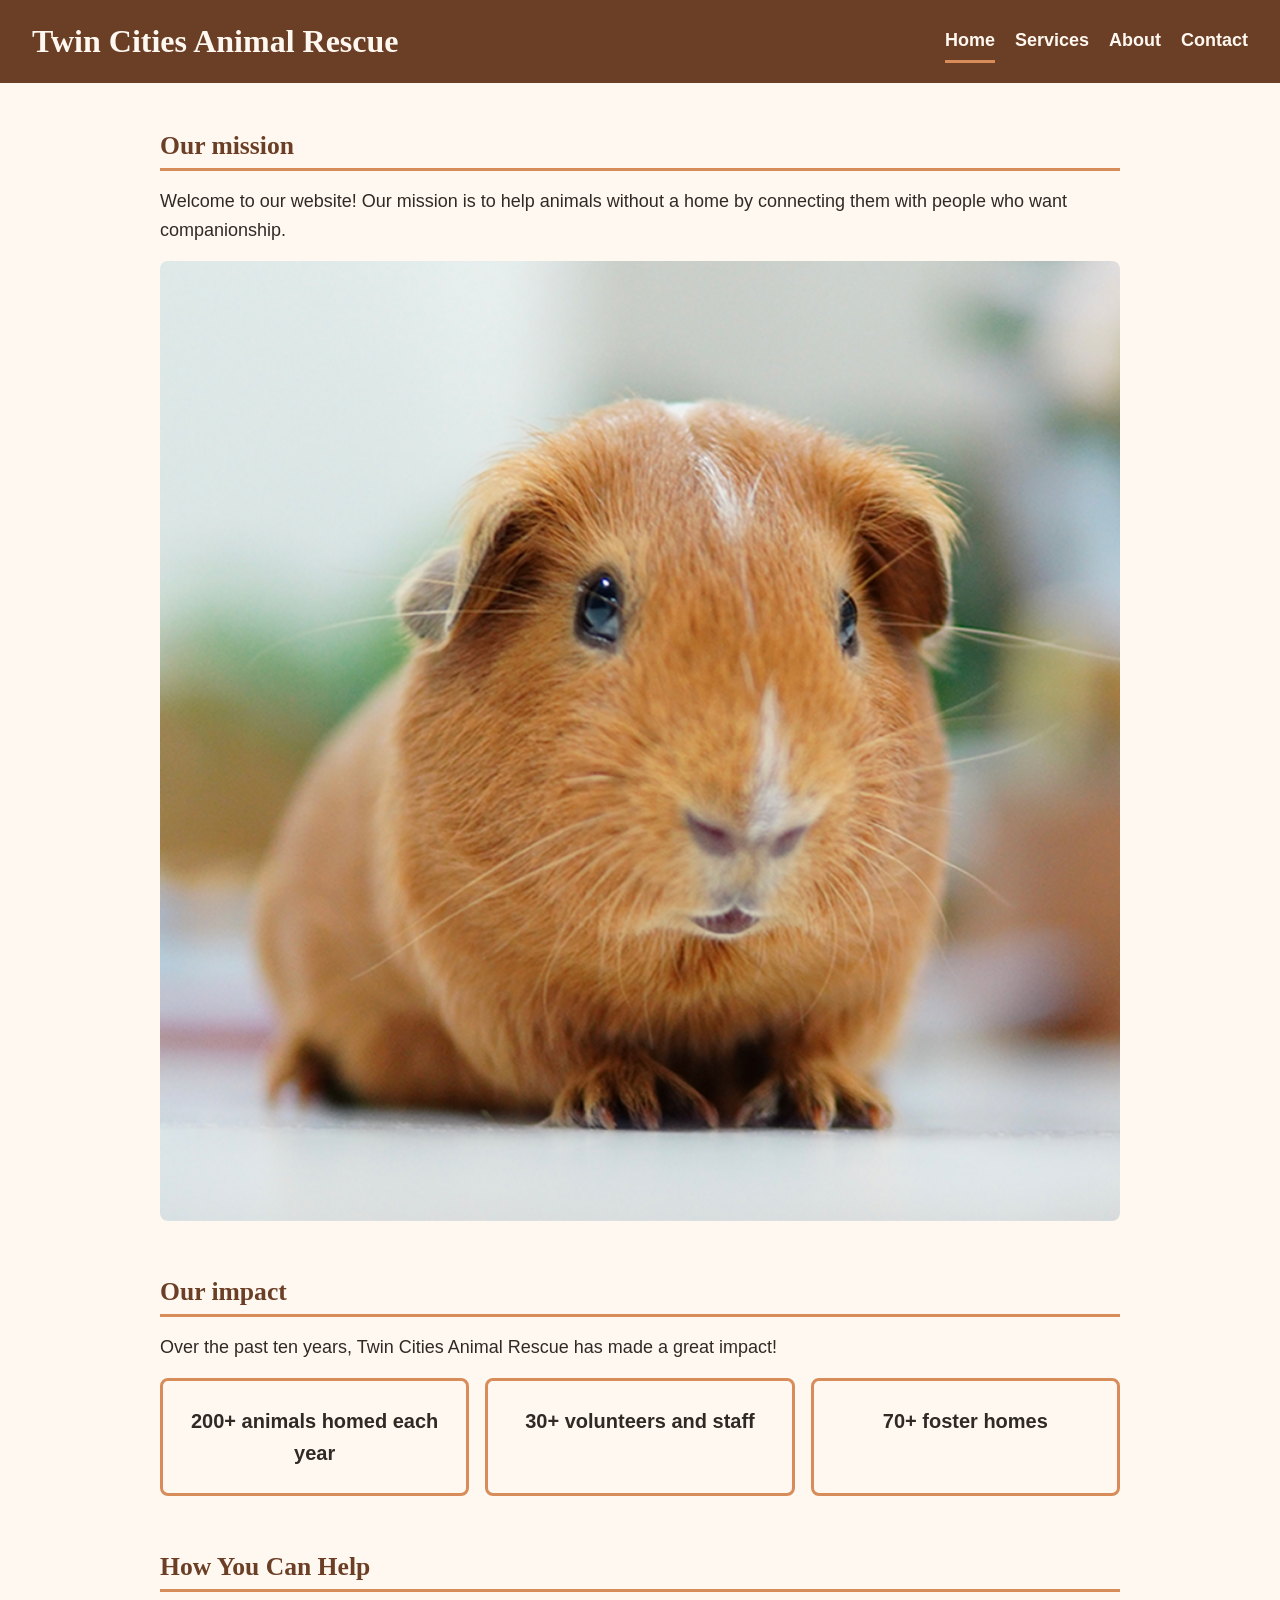
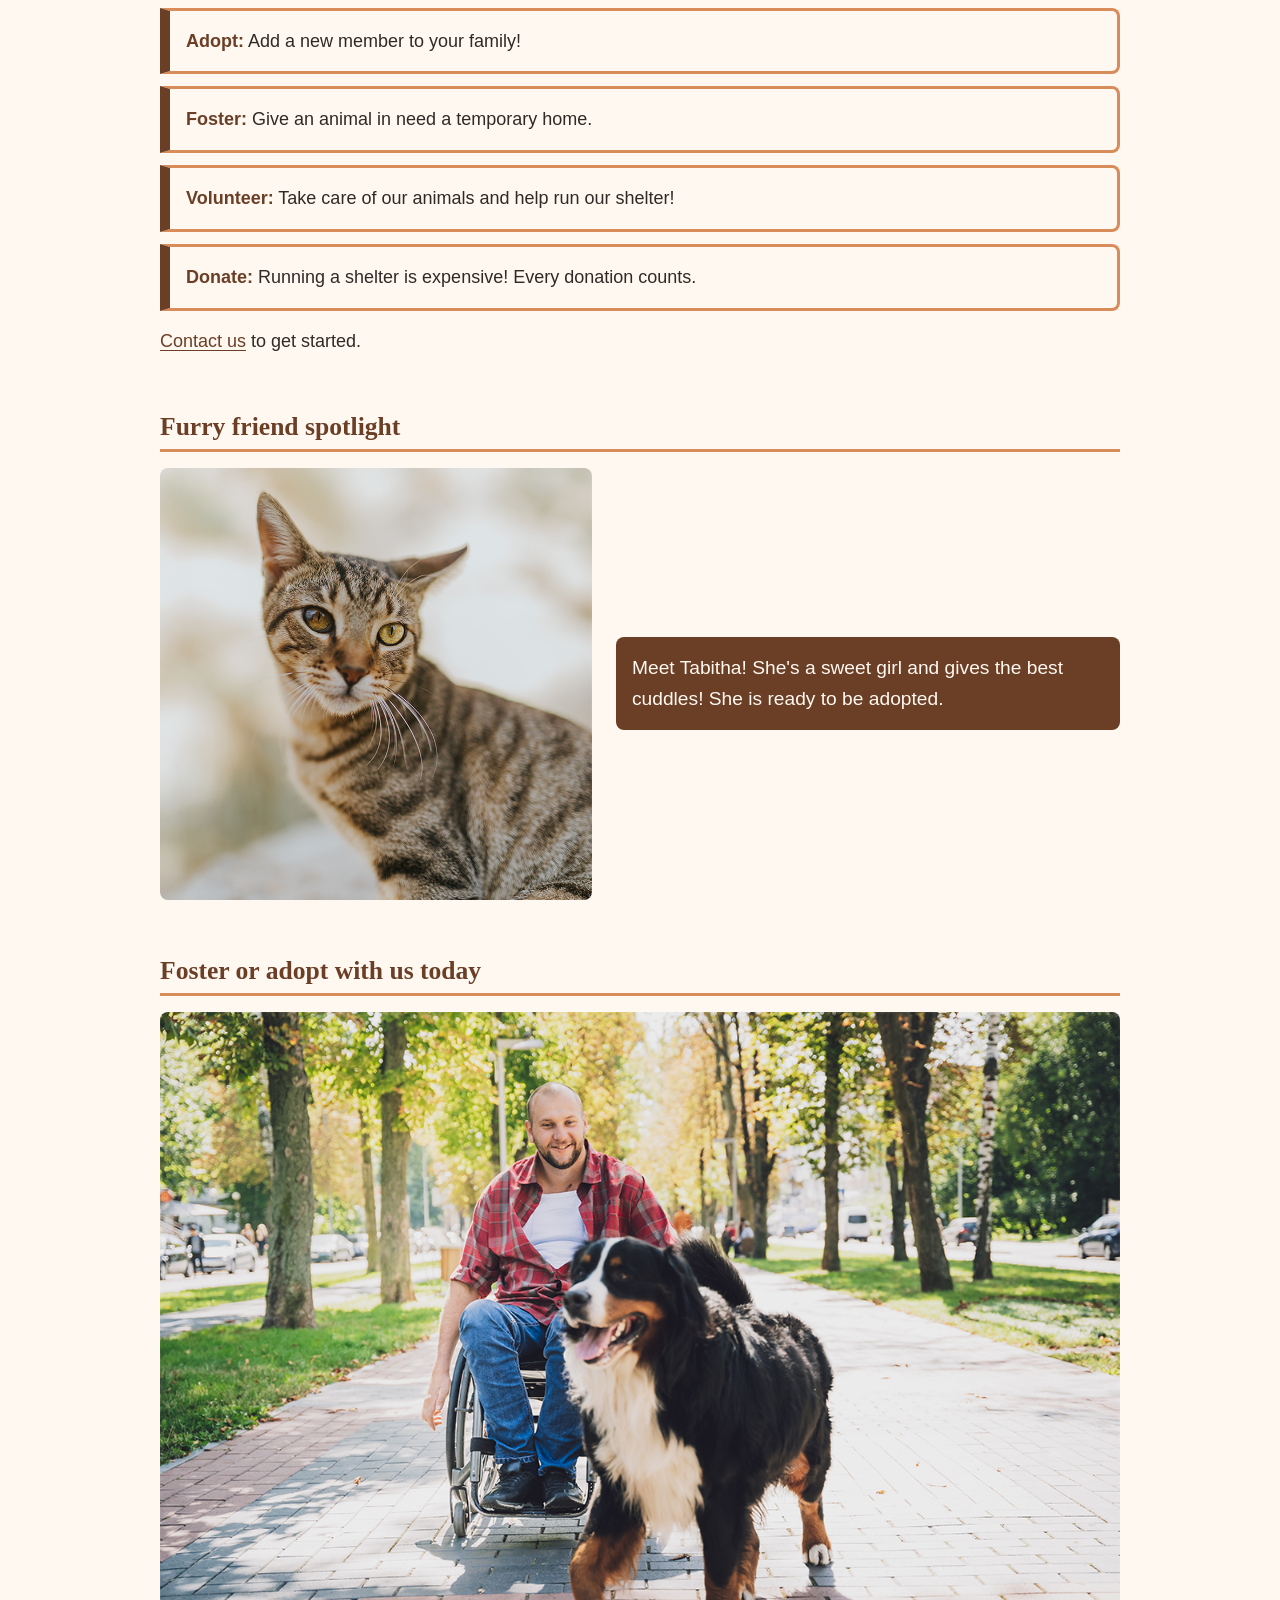
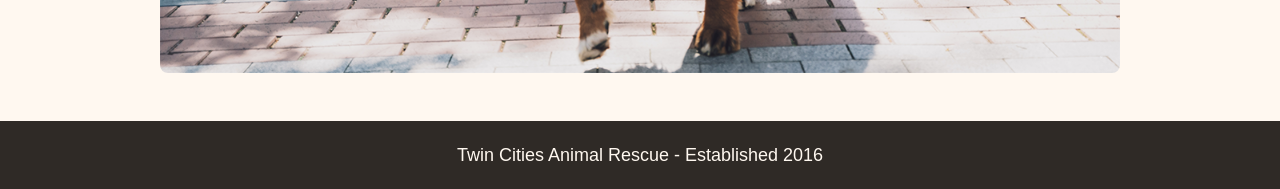
==== index.html @ e2b4241c "add files" ====
<!DOCTYPE html>
<html lang="en">
<head>
  <meta charset="UTF-8">
  <meta name="viewport" content="width=device-width, initial-scale=1">
  <title>Home | Twin Cities Animal Rescue</title>
  <link rel="stylesheet" href="styles.css">
</head>
<body>
  <a href="#main-content">Skip to main content</a>
  <header>
    <h1>Twin Cities Animal Rescue</h1>
    <nav aria-label="Primary">
      <ul>
        <li><a href="index.html" aria-current="page">Home</a></li>
        <li><a href="services.html">Services</a></li>
        <li><a href="about.html">About</a></li>
        <li><a href="contact.html">Contact</a></li>
      </ul>
    </nav>
  </header>

  <main id="main-content">
    <section>
      <h2>Our mission</h2>
      <p>Welcome to our website! Our mission is to help animals without a home by connecting them with people who want companionship.</p>
      <img src="rescue-pet_c.png" alt="Orange hamster looking at the camera">
    </section>

    <section class="impact">
      <h2>Our impact</h2>
      <p>Over the past ten years, Twin Cities Animal Rescue has made a great impact!</p>
      <ul>
        <li>200+ animals homed each year</li>
        <li>30+ volunteers and staff</li>
        <li>70+ foster homes</li>
      </ul>
    </section>

    <section class="longer-cards">
      <h2>How You Can Help</h2>
      <ul>
        <li><strong>Adopt:</strong> Add a new member to your family!</li>
        <li><strong>Foster:</strong> Give an animal in need a temporary home.</li>
        <li><strong>Volunteer:</strong> Take care of our animals and help run our shelter!</li>
        <li><strong>Donate:</strong> Running a shelter is expensive! Every donation counts.</li>
      </ul>
      <p><a href="contact.html">Contact us</a> to get started.</p>
    </section>

    <section>
      <h2>Furry friend spotlight</h2>
      <figure>
        <img src="rescue-pet-spotlight_c.png" alt="Striped cat looking at the camera">
        <figcaption>Meet Tabitha! She's a sweet girl and gives the best cuddles! She is ready to be adopted.</figcaption>
      </figure>
    </section>

    <section>
      <h2>Foster or adopt with us today</h2>
      
      <picture>
        <source srcset="rescue-feature-small_c.png" media="(max-width: 800px)">
        <source srcset="rescue-feature-large_c.png" media="(min-width: 801px)">
        <img src="rescue-feature-large_c.png" alt="Man on wheelchair behind happy dog">
      </picture>
    </section>
  </main>

  <footer>
    <p>Twin Cities Animal Rescue - Established 2016</p>
  </footer>
</body>
</html>
---- styles.css ----
:root {
  --cream: #FFF8F0;
  --brown: #6B3E26;
  --peach: #D88C5A;
  --charcoal: #2F2A26;
  --gap: 1.5rem;
}

* {
  box-sizing: border-box;
}

body {
  margin: 0;
  display: flex;
  flex-direction: column;
  background: var(--cream);
  color: var(--charcoal);
  font-family: "Helvetica Neue", Helvetica, Arial, sans-serif;
  font-size: 1.125rem;
  line-height: 1.6;
}

h1, h2 {
  font-family: Georgia, "Times New Roman", Times, serif;
  line-height: 1.2;
  margin: 0;
}

img {
  display: block; 
  max-width: 100%; 
  height: auto;
  border-radius: 8px;
}

a {
  color: var(--brown); text-underline-offset: 3px; 
}
a:hover {
  color: var(--charcoal);
}
a:focus-visible {
  outline: 3px solid var(--peach); outline-offset: 3px;
}

/* skip link */
a[href="#main-content"] {
  position: absolute;
  left: 0.5rem;
  top: -4rem;
  padding: 0.5rem 1rem;
  background: var(--charcoal);
  color: var(--cream);
}
a[href="#main-content"]:focus {
  top: 0.5rem;
}

/* -------- header -------- */
header {
  display: flex;
  flex-direction: column;
  gap: 1rem;
  padding: 1.25rem 1rem;
  background: var(--brown);
  color: var(--cream);
}

header h1 { 
  font-size: 1.75rem;
}

nav ul {
  display: flex;
  flex-wrap: wrap;
  gap: 0.5rem 1.25rem;
  margin: 0;
  padding: 0;
  list-style: none;
}

nav a {
  display: block;
  padding: 0.35rem 0;
  color: var(--cream);
  text-decoration: none;
  font-weight: 600;
  border-bottom: 3px solid transparent;
}
nav a:hover { 
  border-bottom-color: var(--peach); color: var(--cream);
}
nav a[aria-current="page"] {
  border-bottom-color: var(--peach);
}
nav a:focus-visible {
  outline-color: var(--cream);
}

/* -------- main -------- */
main {
  flex: 1;
  display: flex;
  flex-direction: column;
  gap: 2.5rem;
  width: 100%;
  max-width: 64rem;
  margin: 0 auto;
  padding: 2rem 1rem;
}

section {
  display: flex;
  flex-direction: column;
  gap: 1rem;
}

section h2 {
  font-size: 1.6rem;
  color: var(--brown);
  padding-bottom: 0.4rem;
  border-bottom: 3px solid var(--peach);
}

p, ul {
  margin: 0;
}

/* --- our impact --- */
.impact ul {
  display: flex;
  flex-direction: column;
  gap: 1rem;
  padding: 0;
  list-style: none;
}
.impact li {
  font-weight: 600;
  padding: 1rem;
  border: 3px solid var(--peach);
  border-radius: 8px;
}

/* --- how you can help --- */
.longer-cards ul {
  display: flex;
  flex-direction: column;
  gap: 0.75rem;
  padding: 0;
  list-style: none;
}
.longer-cards li {
  padding: 1rem;
  border: 3px solid var(--peach);
  border-left: 10px solid var(--brown);
  border-radius: 0 8px 8px 0;
}
.longer-cards strong {
  color: var(--brown);
}

/* --- spotlight figure --- */
figure {
  display: flex;
  flex-direction: column;
  gap: 0.75rem;
  margin: 0;
}
figcaption {
  padding: 1rem;
  background: var(--brown);
  color: var(--cream);
  border-radius: 8px;
}

/* --- contact form --- */
form {
  display: flex;
  flex-direction: column;
  gap: 1.25rem;
  max-width: 36rem;
  padding: 1.25rem;
  border: 2px solid var(--peach);
  border-radius: 8px;
}

form p { max-width: none; }
form br { display: none; }

label {
  display: block;
  margin-bottom: 0.35rem;
  font-weight: 600;
  color: var(--brown);
}

input[type="text"],
input[type="email"],
select,
textarea {
  display: block;
  width: 100%;
  padding: 0.7rem 0.75rem;
  background: var(--cream);
  color: var(--charcoal);
  border: 2px solid var(--brown);
  border-radius: 6px;
  font: inherit;
}

input:focus,
select:focus,
textarea:focus,
button:focus {
  outline: 3px solid var(--peach);
  outline-offset: 2px;
}

/* checkboxes */
fieldset {
  display: flex;
  flex-direction: column;
  gap: 0.25rem;
  min-width: 0;
  margin: 0;
  padding: 0.75rem 1rem 1rem;
  border: 2px solid var(--brown);
  border-radius: 6px;
}

legend {
  font-weight: 600;
  color: var(--brown);
}

fieldset label {
  display: flex;
  align-items: center;
  gap: 0.6rem;
  font-weight: 400;
  color: var(--charcoal);
}

input[type="checkbox"] {
  width: 1.4rem;
  height: 1.4rem;
  accent-color: var(--brown);
}

/* submit */
button {
  padding: 0.5rem 1.5rem;
  background: var(--brown);
  color: var(--cream);
  border: 2px solid var(--brown);
  border-radius: 6px;
  font: inherit;
  font-weight: 700;
  cursor: pointer;
}
button:hover {
  background: var(--charcoal);
  border-color: var(--charcoal);
}

/* -------- footer -------- */
footer {
  padding: 1.25rem 1rem;
  background: var(--charcoal);
  color: var(--cream);
  text-align: center;
}

/* -------- larger screens -------- */
@media (min-width: 50em) {
  header {
    flex-direction: row;
    align-items: center;
    justify-content: space-between;
    padding: 1.25rem 2rem;
  }
  header h1 {
    font-size: 2rem;
  }

  main {
    padding: 3rem 2rem; gap: 3.5rem;
  }

  .impact ul {
    flex-direction: row;
  }
  .impact li {
    flex: 1;
    text-align: center;
    font-size: 1.25rem;
    padding: 1.5rem 1rem;
  }

  /* spotlight */
  figure {
    flex-direction: row;
    align-items: center;
    gap: var(--gap);
  }
  figure img {
    flex: 0 0 45%;
    max-width: 45%;
  }
  figcaption {
    font-size: 1.2rem;
  }

  form {
    padding: 2rem;
  }
  fieldset { /* checkboxes */
    flex-direction: row;
    flex-wrap: wrap;
    gap: 0.25rem 1.75rem;
  }
}
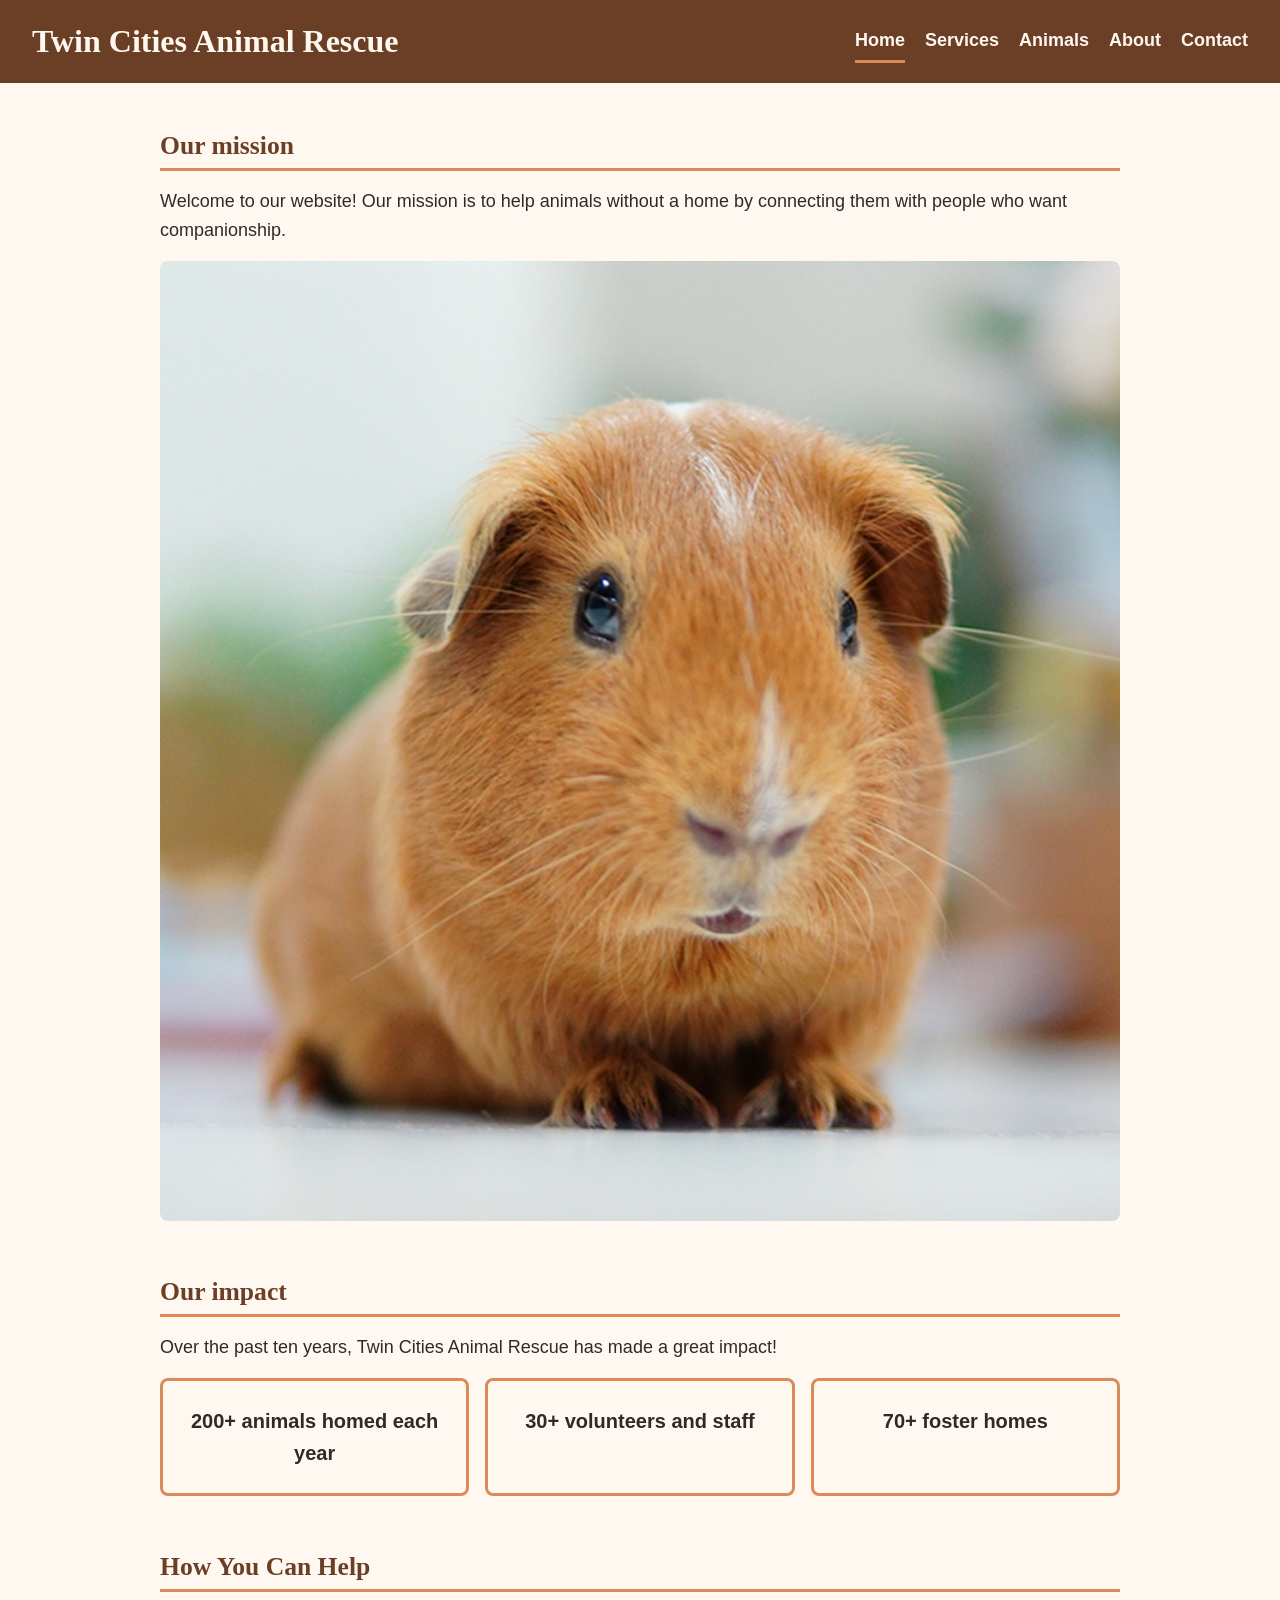
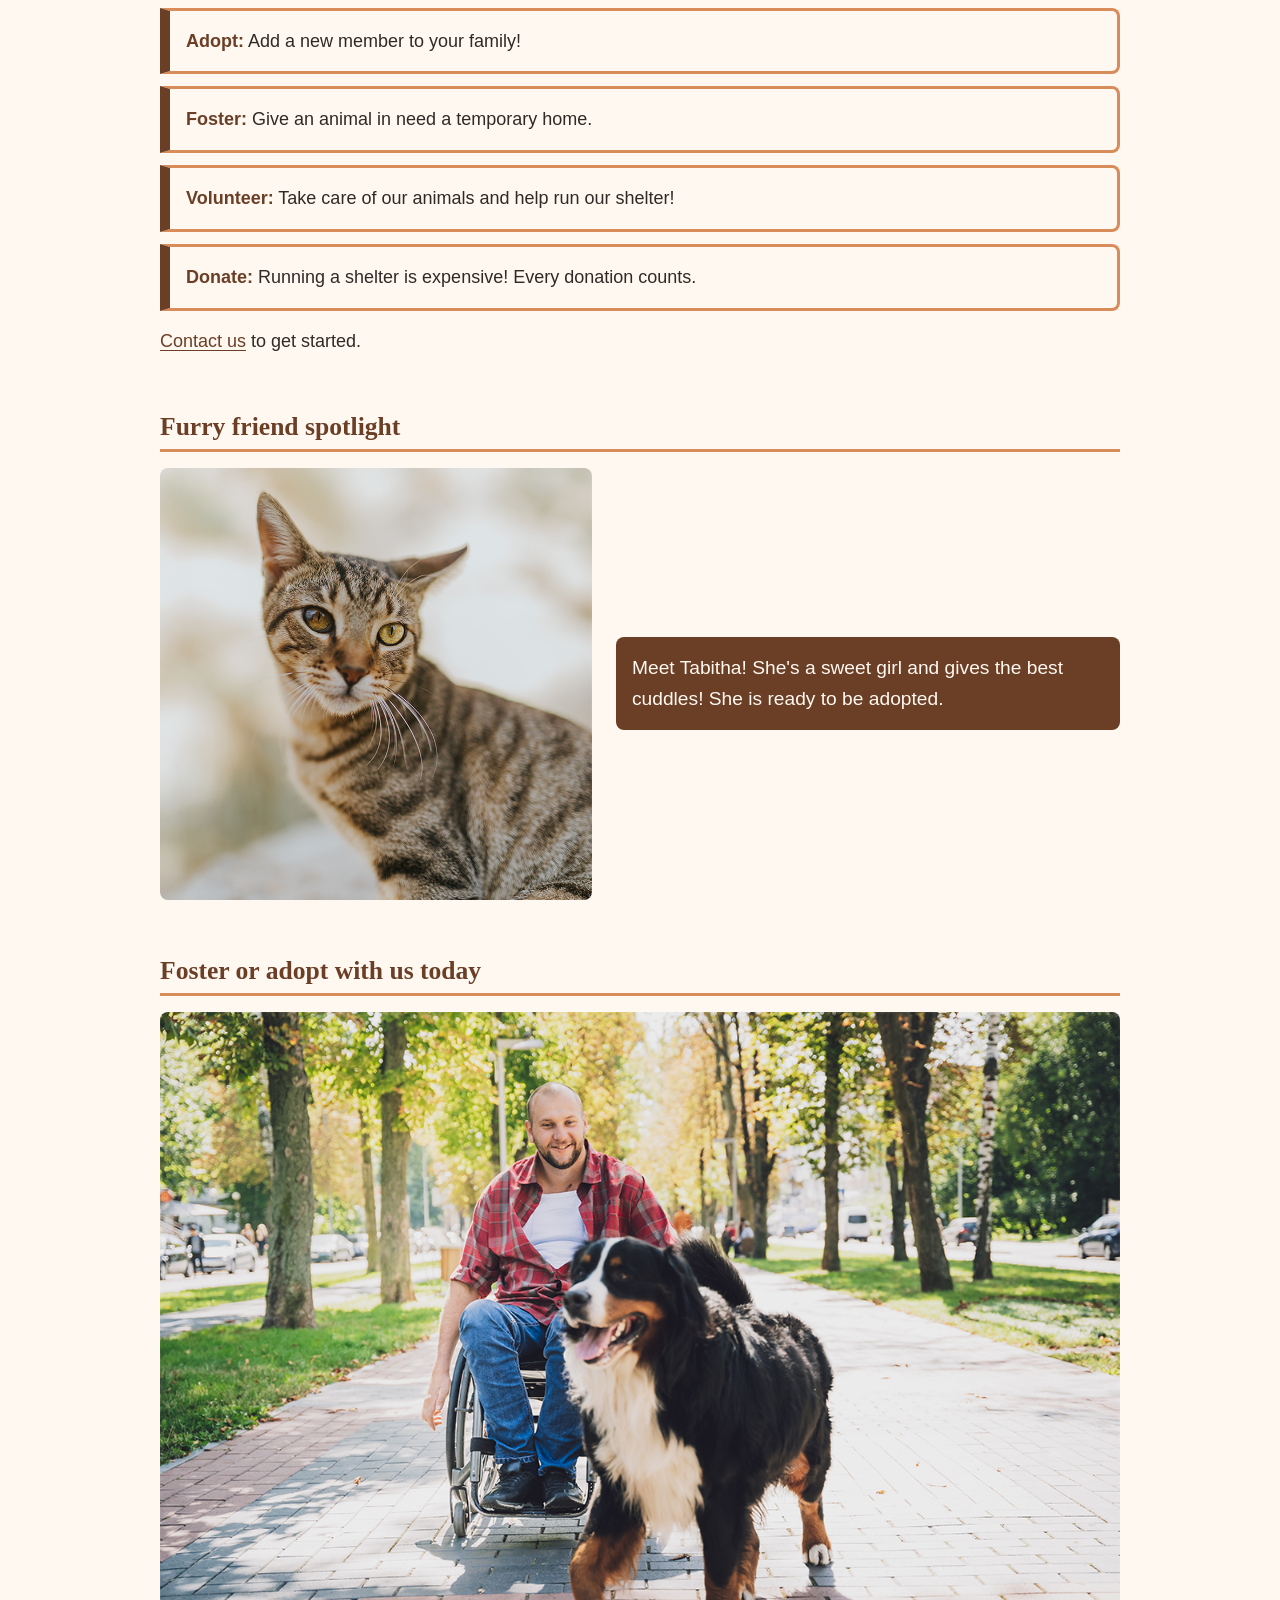
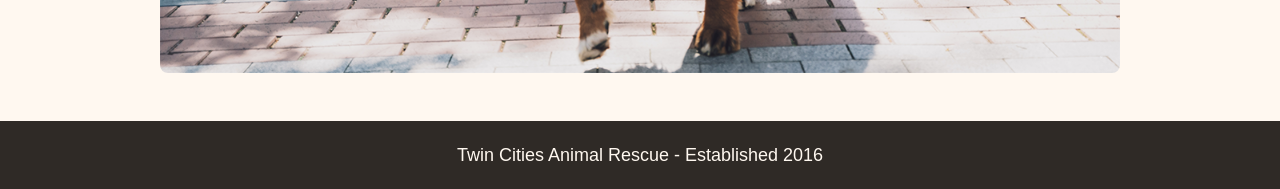
==== commit 6568c83a: "js updates" ====
--- a/index.html
+++ b/index.html
@@ -14,6 +14,7 @@
       <ul>
         <li><a href="index.html" aria-current="page">Home</a></li>
         <li><a href="services.html">Services</a></li>
+        <li><a href="animals.html">Animals</a></li>
         <li><a href="about.html">About</a></li>
         <li><a href="contact.html">Contact</a></li>
       </ul>
@@ -24,7 +25,7 @@
     <section>
       <h2>Our mission</h2>
       <p>Welcome to our website! Our mission is to help animals without a home by connecting them with people who want companionship.</p>
-      <img src="rescue-pet_c.png" alt="Orange hamster looking at the camera">
+      <img src="media/rescue-pet_c.png" alt="Orange hamster looking at the camera">
     </section>
 
     <section class="impact">
@@ -51,7 +52,7 @@
     <section>
       <h2>Furry friend spotlight</h2>
       <figure>
-        <img src="rescue-pet-spotlight_c.png" alt="Striped cat looking at the camera">
+        <img src="media/rescue-pet-spotlight_c.png" alt="Striped cat looking at the camera">
         <figcaption>Meet Tabitha! She's a sweet girl and gives the best cuddles! She is ready to be adopted.</figcaption>
       </figure>
     </section>
@@ -60,9 +61,9 @@
       <h2>Foster or adopt with us today</h2>
       
       <picture>
-        <source srcset="rescue-feature-small_c.png" media="(max-width: 800px)">
-        <source srcset="rescue-feature-large_c.png" media="(min-width: 801px)">
-        <img src="rescue-feature-large_c.png" alt="Man on wheelchair behind happy dog">
+        <source srcset="media/rescue-feature-small_c.png" media="(max-width: 800px)">
+        <source srcset="media/rescue-feature-large_c.png" media="(min-width: 801px)">
+        <img src="media/rescue-feature-large_c.png" alt="Man on wheelchair behind happy dog">
       </picture>
     </section>
   </main>
--- a/styles.css
+++ b/styles.css
@@ -21,7 +21,7 @@
   line-height: 1.6;
 }
 
-h1, h2 {
+h1, h2, h3 {
   font-family: Georgia, "Times New Roman", Times, serif;
   line-height: 1.2;
   margin: 0;
@@ -264,6 +264,71 @@
   border-color: var(--charcoal);
 }
 
+.error {
+  display: block;
+  font-size: 1rem;
+  font-weight: 550;
+  color: #a41e1e;
+  margin-top: 0.3rem;
+}
+
+/* ----- animals page ----- */
+.animal-list, .favorites-list {
+  display: flex;
+  flex-direction: column;
+  gap: 1rem;
+  margin: 0;
+  padding: 0;
+  list-style: none;
+}
+
+.animal-card {
+  display: flex;
+  flex-direction: column;
+  gap: 0.5rem;
+  padding: 1rem;
+  border: 2px solid var(--peach);
+  border-radius: 8px;
+}
+
+.animal-card img {
+  width: 100%;
+  height: 12rem;
+  object-fit: cover;
+}
+
+.animal-card h3 {
+  color: var(--brown);
+  font-size: 1.35rem;
+}
+
+button.saved {
+  background: var(--peach);
+  border-color: var(--peach);
+  color: var(--charcoal);
+}
+button.saved:hover { 
+  background: var(--charcoal);
+  border-color: var(--charcoal);
+  color: var(--cream);
+}
+
+button.remove {
+  padding: 0.4rem 1rem;
+  background: none;
+  color: var(--brown);
+}
+button.remove:hover {
+  background: var(--brown);
+  color: var(--cream);
+}
+
+.favorites-list li {
+  display: flex;
+  align-items: center;
+  justify-content: space-between;
+}
+
 /* -------- footer -------- */
 footer {
   padding: 1.25rem 1rem;
@@ -320,4 +385,11 @@
     flex-wrap: wrap;
     gap: 0.25rem 1.75rem;
   }
-}
+
+  .animal-list {
+    flex-direction: row;
+    flex-wrap: wrap;
+  }
+  /* two animal cards per row on desktop */
+  .animal-card { flex: 1 1 calc(50% - 0.5rem); }
+}
